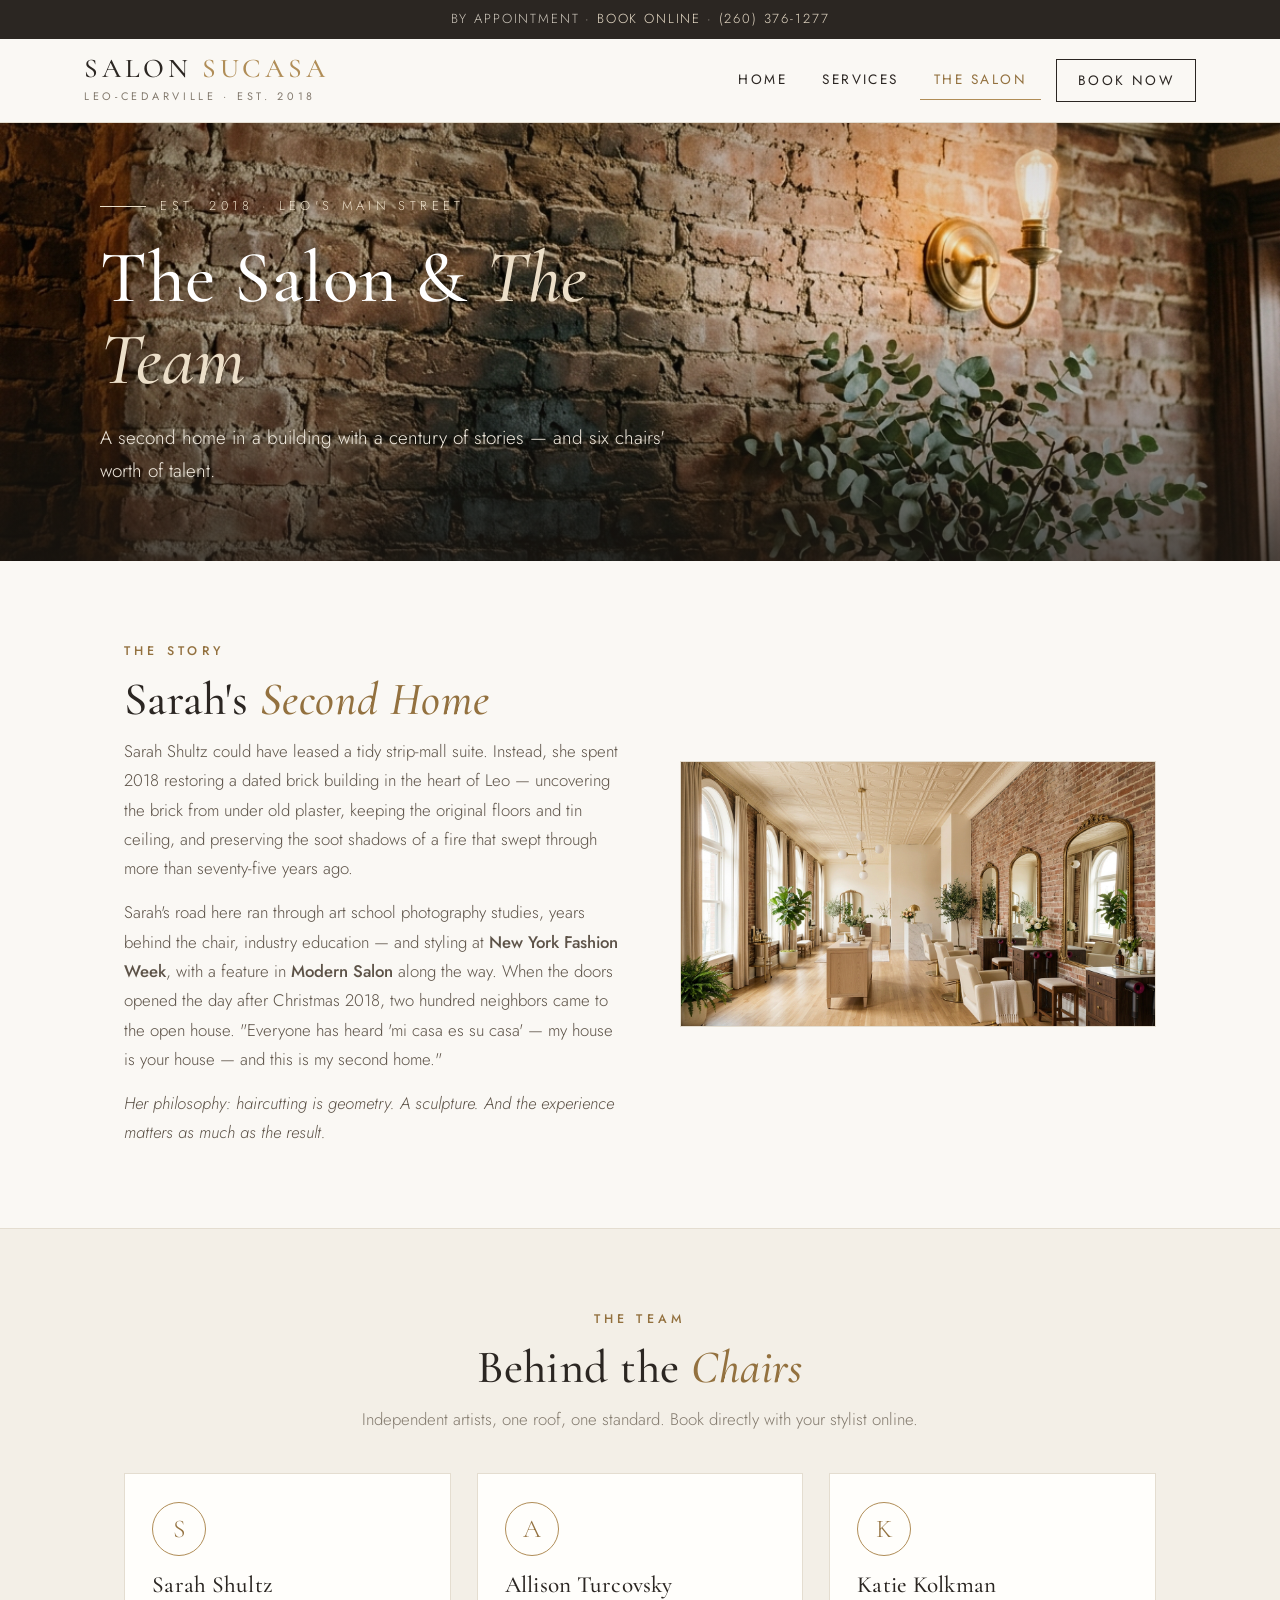
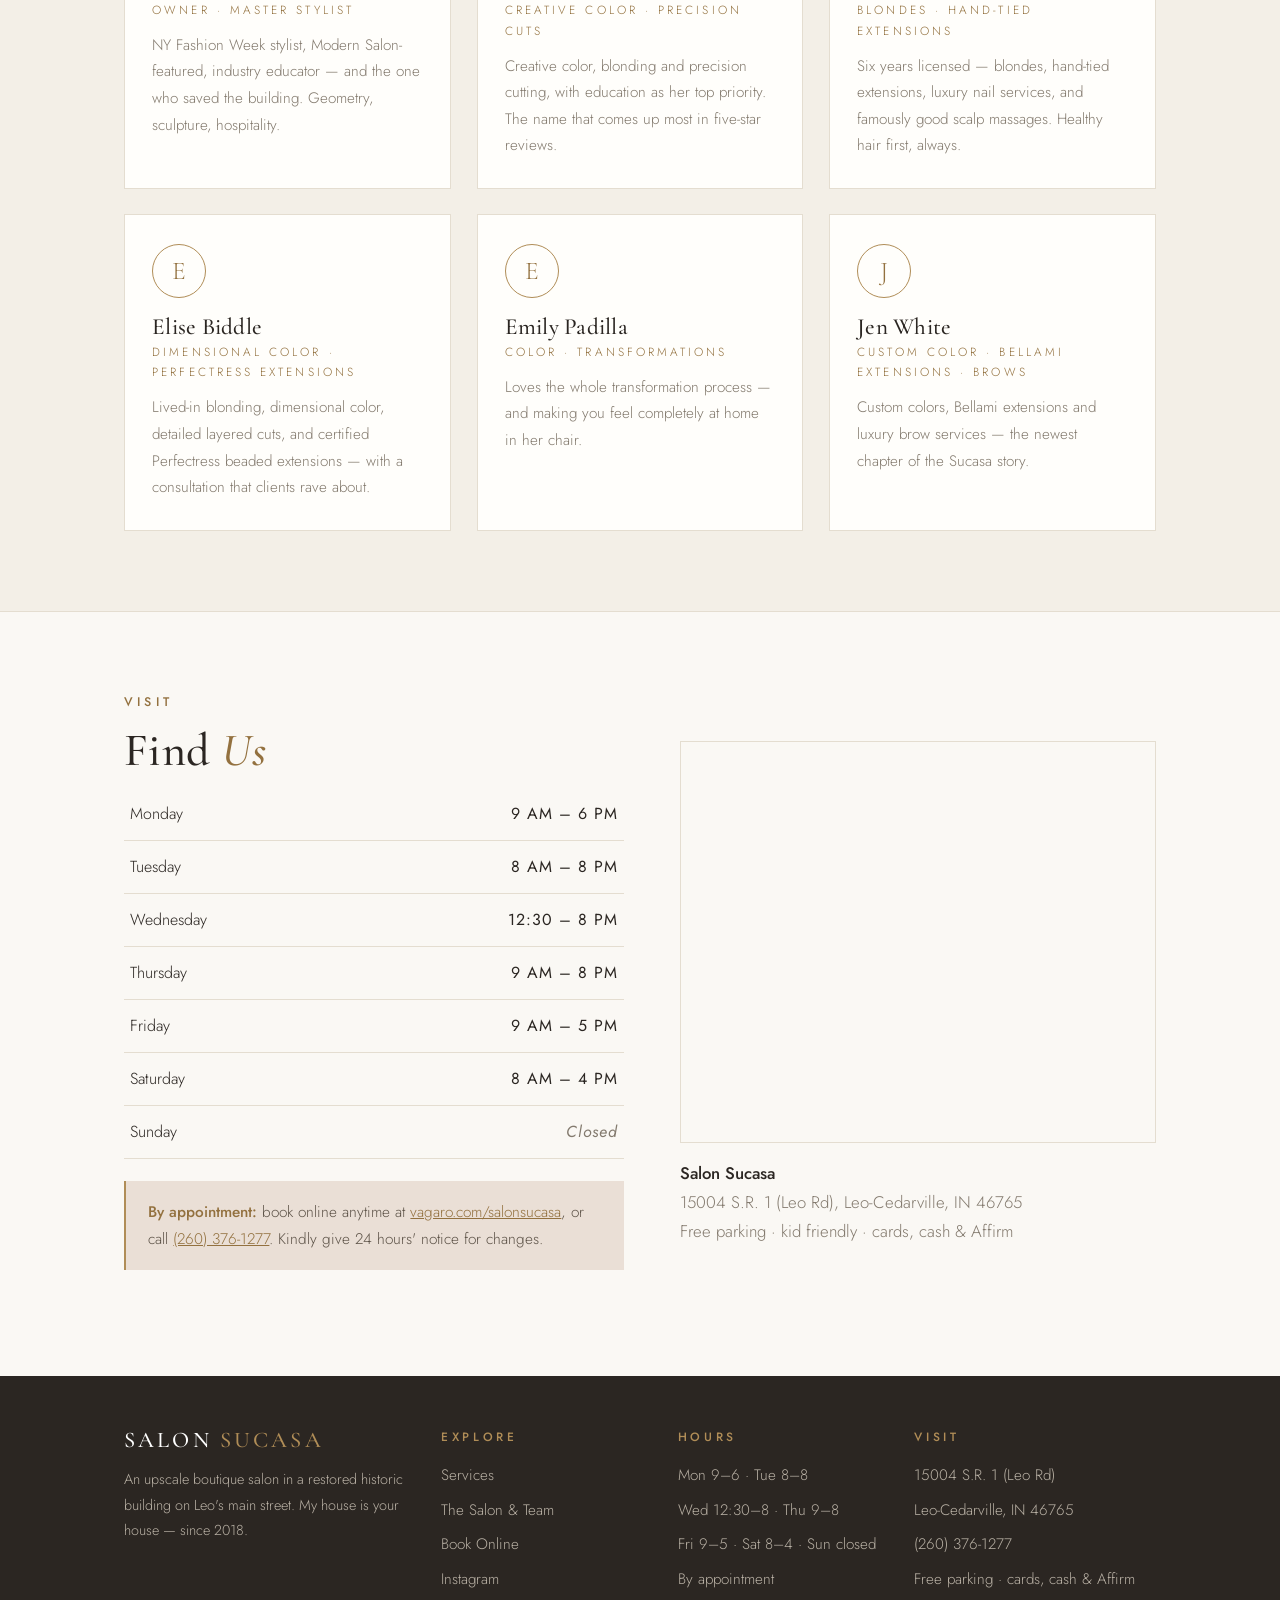
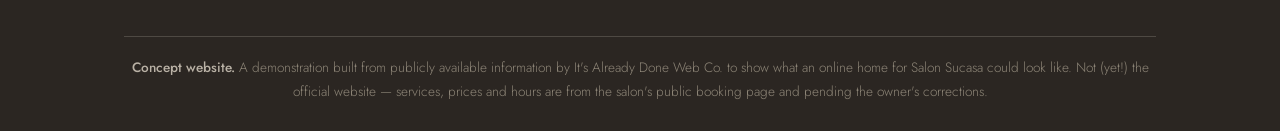
==== salon.html @ 2bee47fe "v1: Salon Sucasa concept site (spec build #5) Three-page elegant editorial salon site built from pub" ====
<!DOCTYPE html>
<html lang="en">
<head>
<meta charset="UTF-8">
<meta name="viewport" content="width=device-width, initial-scale=1.0">
<title>The Salon &amp; Team — Salon Sucasa · Leo-Cedarville, IN</title>
<meta name="description" content="The story of Salon Sucasa — a restored historic building on Leo's main street, owner Sarah Shultz's NY Fashion Week background, and the team behind the chairs.">
<link rel="icon" href="data:image/svg+xml,<svg xmlns='http://www.w3.org/2000/svg' viewBox='0 0 100 100'><rect width='100' height='100' fill='%232b2622'/><text x='50' y='68' font-family='Georgia' font-size='52' fill='%23b08d57' text-anchor='middle'>S</text><rect x='20' y='80' width='60' height='2' fill='%23b08d57'/></svg>">
<link rel="stylesheet" href="css/style.css">
</head>
<body>

<div class="topbar">By appointment · <a href="https://www.vagaro.com/salonsucasa" target="_blank" rel="noopener">Book online</a> · <a href="tel:+12603761277">(260) 376-1277</a></div>

<header class="site">
  <div class="nav-row">
    <a class="brand" href="index.html">
      <span class="brand-name">Salon <span>Sucasa</span></span>
      <span class="brand-tag">Leo-Cedarville · Est. 2018</span>
    </a>
    <nav class="main">
      <a href="index.html">Home</a>
      <a href="services.html">Services</a>
      <a href="salon.html" class="active">The Salon</a>
      <a href="https://www.vagaro.com/salonsucasa" target="_blank" rel="noopener" class="cta">Book Now</a>
    </nav>
  </div>
</header>

<section class="hero hero--page">
  <img class="hero-bg" src="assets/brick-story.png" alt="Antique brick wall with kept soot marks beneath the original tin ceiling">
  <div class="wrap hero-inner">
    <span class="label">Est. 2018 · Leo's main street</span>
    <h1>The Salon &amp; <em>The Team</em></h1>
    <p class="lede">A second home in a building with a century of stories — and six chairs' worth of talent.</p>
  </div>
</section>

<section class="block">
  <div class="wrap">
    <div class="split">
      <div>
        <p class="eyebrow">The Story</p>
        <h2>Sarah's <em>Second Home</em></h2>
        <p style="color:#5d5348">Sarah Shultz could have leased a tidy strip-mall suite. Instead, she spent 2018 restoring a dated brick building in the heart of Leo — uncovering the brick from under old plaster, keeping the original floors and tin ceiling, and preserving the soot shadows of a fire that swept through more than seventy-five years ago.</p>
        <p style="color:#5d5348; margin-top:0.9rem">Sarah's road here ran through art school photography studies, years behind the chair, industry education — and styling at <strong>New York Fashion Week</strong>, with a feature in <strong>Modern Salon</strong> along the way. When the doors opened the day after Christmas 2018, two hundred neighbors came to the open house. "Everyone has heard 'mi casa es su casa' — my house is your house — and this is my second home."</p>
        <p style="color:#5d5348; margin-top:0.9rem; font-style:italic">Her philosophy: haircutting is geometry. A sculpture. And the experience matters as much as the result.</p>
      </div>
      <div class="split-img"><img src="assets/hero-salon.png" alt="The salon interior: brick, gold mirrors and soft light"></div>
    </div>
  </div>
</section>

<section class="block block--tint">
  <div class="wrap center">
    <p class="eyebrow">The Team</p>
    <h2>Behind the <em>Chairs</em></h2>
    <p class="sub">Independent artists, one roof, one standard. Book directly with your stylist online.</p>
    <div class="team" style="text-align:left">
      <div class="stylist">
        <div class="initial">S</div>
        <h3>Sarah Shultz</h3>
        <div class="role">Owner · Master Stylist</div>
        <p>NY Fashion Week stylist, Modern Salon-featured, industry educator — and the one who saved the building. Geometry, sculpture, hospitality.</p>
      </div>
      <div class="stylist">
        <div class="initial">A</div>
        <h3>Allison Turcovsky</h3>
        <div class="role">Creative Color · Precision Cuts</div>
        <p>Creative color, blonding and precision cutting, with education as her top priority. The name that comes up most in five-star reviews.</p>
      </div>
      <div class="stylist">
        <div class="initial">K</div>
        <h3>Katie Kolkman</h3>
        <div class="role">Blondes · Hand-Tied Extensions</div>
        <p>Six years licensed — blondes, hand-tied extensions, luxury nail services, and famously good scalp massages. Healthy hair first, always.</p>
      </div>
      <div class="stylist">
        <div class="initial">E</div>
        <h3>Elise Biddle</h3>
        <div class="role">Dimensional Color · Perfectress Extensions</div>
        <p>Lived-in blonding, dimensional color, detailed layered cuts, and certified Perfectress beaded extensions — with a consultation that clients rave about.</p>
      </div>
      <div class="stylist">
        <div class="initial">E</div>
        <h3>Emily Padilla</h3>
        <div class="role">Color · Transformations</div>
        <p>Loves the whole transformation process — and making you feel completely at home in her chair.</p>
      </div>
      <div class="stylist">
        <div class="initial">J</div>
        <h3>Jen White</h3>
        <div class="role">Custom Color · Bellami Extensions · Brows</div>
        <p>Custom colors, Bellami extensions and luxury brow services — the newest chapter of the Sucasa story.</p>
      </div>
    </div>
  </div>
</section>

<section class="block">
  <div class="wrap">
    <div class="split">
      <div>
        <p class="eyebrow">Visit</p>
        <h2>Find <em>Us</em></h2>
        <table class="hours">
          <tr><td>Monday</td><td>9 AM – 6 PM</td></tr>
          <tr><td>Tuesday</td><td>8 AM – 8 PM</td></tr>
          <tr><td>Wednesday</td><td>12:30 – 8 PM</td></tr>
          <tr><td>Thursday</td><td>9 AM – 8 PM</td></tr>
          <tr><td>Friday</td><td>9 AM – 5 PM</td></tr>
          <tr><td>Saturday</td><td>8 AM – 4 PM</td></tr>
          <tr class="closed"><td>Sunday</td><td>Closed</td></tr>
        </table>
        <div class="note-box" style="margin-top:1.4rem">
          <strong>By appointment:</strong> book online anytime at <a href="https://www.vagaro.com/salonsucasa" target="_blank" rel="noopener">vagaro.com/salonsucasa</a>, or call <a href="tel:+12603761277">(260) 376-1277</a>. Kindly give 24 hours' notice for changes.
        </div>
      </div>
      <div>
        <div class="map-frame">
          <iframe title="Map to Salon Sucasa, 15004 SR 1, Leo-Cedarville" src="https://www.google.com/maps?q=Salon+Sucasa%2C+15004+IN-1%2C+Leo-Cedarville%2C+IN+46765&amp;output=embed" loading="lazy" referrerpolicy="no-referrer-when-downgrade"></iframe>
        </div>
        <p style="margin-top:1rem; color:var(--muted)">
          <strong style="color:var(--ink)">Salon Sucasa</strong><br>
          15004 S.R. 1 (Leo Rd), Leo-Cedarville, IN 46765<br>
          Free parking · kid friendly · cards, cash &amp; Affirm
        </p>
      </div>
    </div>
  </div>
</section>

<footer class="site">
  <div class="wrap">
    <div class="cols">
      <div>
        <span class="brand-name" style="font-size:1.4rem">Salon <span style="color:var(--brass)">Sucasa</span></span>
        <p class="small">An upscale boutique salon in a restored historic building on Leo's main street. My house is your house — since 2018.</p>
      </div>
      <div>
        <h4>Explore</h4>
        <ul>
          <li><a href="services.html">Services</a></li>
          <li><a href="salon.html">The Salon &amp; Team</a></li>
          <li><a href="https://www.vagaro.com/salonsucasa" target="_blank" rel="noopener">Book Online</a></li>
          <li><a href="https://www.instagram.com/salon.sucasa/" target="_blank" rel="noopener">Instagram</a></li>
        </ul>
      </div>
      <div>
        <h4>Hours</h4>
        <ul>
          <li>Mon 9–6 · Tue 8–8</li>
          <li>Wed 12:30–8 · Thu 9–8</li>
          <li>Fri 9–5 · Sat 8–4 · Sun closed</li>
          <li>By appointment</li>
        </ul>
      </div>
      <div>
        <h4>Visit</h4>
        <ul>
          <li>15004 S.R. 1 (Leo Rd)</li>
          <li>Leo-Cedarville, IN 46765</li>
          <li><a href="tel:+12603761277">(260) 376-1277</a></li>
          <li>Free parking · cards, cash &amp; Affirm</li>
        </ul>
      </div>
    </div>
    <div class="footnote">
      <strong>Concept website.</strong> A demonstration built from publicly available information by It's Already Done Web Co. to show what an online home for Salon Sucasa could look like. Not (yet!) the official website — services, prices and hours are from the salon's public booking page and pending the owner's corrections.
    </div>
  </div>
</footer>

</body>
</html>
---- css/style.css ----
/* ============================================================
   Salon Sucasa — elegant editorial
   Ivory · ink · warm taupe · brass — hairline rules, air,
   letterspaced caps labels. "My house is your house."
   ============================================================ */

@import url('https://fonts.googleapis.com/css2?family=Cormorant+Garamond:ital,wght@0,400;0,500;0,600;1,400;1,500&family=Jost:ital,wght@0,300;0,400;0,500;1,300&display=swap');

:root {
  --ivory: #faf8f4;
  --ivory-2: #f3efe7;
  --panel: #fffefb;
  --line: #e4ddd0;
  --ink: #2b2622;
  --muted: #837a6e;
  --brass: #b08d57;
  --brass-deep: #93713f;
  --blush: #eadfd6;
  --radius: 2px;
}

* { margin: 0; padding: 0; box-sizing: border-box; }
html { scroll-behavior: smooth; }

body {
  overflow-x: hidden;
  background: var(--ivory);
  color: var(--ink);
  font-family: 'Jost', system-ui, sans-serif;
  font-weight: 300;
  font-size: 1.05rem;
  line-height: 1.75;
}

img { max-width: 100%; display: block; }
::selection { background: var(--brass); color: #fff; }

h1, h2, h3 { font-family: 'Cormorant Garamond', Georgia, serif; font-weight: 500; line-height: 1.12; letter-spacing: 0.01em; }
strong { font-weight: 500; }

.wrap { max-width: 1080px; margin: 0 auto; padding: 0 1.5rem; }
a { color: var(--brass-deep); }

/* ---------- hairline rule ---------- */
.rule { height: 1px; background: var(--line); }

/* ---------- topbar & header ---------- */
.topbar {
  background: var(--ink);
  color: #cfc8bd;
  font-size: 0.82rem;
  letter-spacing: 0.14em;
  text-transform: uppercase;
  text-align: center;
  padding: 0.5rem 1rem;
}
.topbar a { color: #e8dcc8; text-decoration: none; }
.topbar a:hover { color: #fff; }

header.site {
  background: rgba(250, 248, 244, 0.94);
  backdrop-filter: blur(10px);
  border-bottom: 1px solid var(--line);
  position: sticky; top: 0; z-index: 50;
}
.nav-row {
  display: flex; align-items: center; justify-content: space-between;
  gap: 1rem; padding: 1rem 1.5rem; max-width: 1160px; margin: 0 auto; flex-wrap: wrap;
}
.brand { text-decoration: none; display: flex; flex-direction: column; }
.brand-name {
  font-family: 'Cormorant Garamond', serif; font-weight: 500;
  font-size: 1.7rem; color: var(--ink); letter-spacing: 0.14em; text-transform: uppercase; line-height: 1;
}
.brand-name span { color: var(--brass); }
.brand-tag {
  font-size: 0.68rem; font-weight: 400; letter-spacing: 0.34em;
  text-transform: uppercase; color: var(--muted); margin-top: 0.3rem;
}
nav.main { display: flex; align-items: center; gap: 0.4rem; flex-wrap: wrap; }
nav.main a {
  text-decoration: none; color: var(--ink); font-size: 0.85rem; font-weight: 400;
  letter-spacing: 0.18em; text-transform: uppercase;
  padding: 0.45rem 0.9rem; border-bottom: 1px solid transparent; transition: color 0.15s, border-color 0.15s;
}
nav.main a:hover { color: var(--brass-deep); }
nav.main a.active { border-bottom-color: var(--brass); color: var(--brass-deep); }
nav.main a.cta {
  border: 1px solid var(--ink); border-radius: 0; margin-left: 0.5rem;
  padding: 0.55rem 1.3rem;
}
nav.main a.cta:hover { background: var(--ink); color: var(--ivory); border-color: var(--ink); }

/* ---------- hero ---------- */
.hero {
  position: relative; min-height: 78vh;
  display: flex; align-items: flex-end;
  isolation: isolate; overflow: hidden;
  color: #fff;
}
.hero-bg { position: absolute; inset: 0; width: 100%; height: 100%; object-fit: cover; z-index: -2; }
.hero::after {
  content: ""; position: absolute; inset: 0; z-index: -1;
  background: linear-gradient(180deg, rgba(35,28,22,0.18) 0%, rgba(35,28,22,0.04) 40%, rgba(30,24,19,0.72) 100%);
}
.hero-inner { padding: 5.5rem 0 3.6rem; width: 100%; }
.hero .label {
  display: inline-flex; align-items: center; gap: 0.9rem;
  font-size: 0.8rem; letter-spacing: 0.34em; text-transform: uppercase;
  color: #ecdfc9; margin-bottom: 1.2rem;
}
.hero .label::before { content: ""; width: 46px; height: 1px; background: #ecdfc9; }
.hero h1 {
  font-size: clamp(2.6rem, 6vw, 4.6rem); font-weight: 500;
  color: #fff; max-width: 18ch;
  text-shadow: 0 3px 26px rgba(0,0,0,0.4);
}
.hero h1 em { font-style: italic; color: #ecdfc9; }
.hero p.lede {
  max-width: 52ch; margin: 1.2rem 0 2rem;
  font-size: clamp(1.02rem, 1.6vw, 1.18rem); font-weight: 300;
  color: #f0e9de;
}
.hero .btns { display: flex; gap: 1rem; flex-wrap: wrap; }
.hero--page { min-height: 46vh; }
.hero--page .hero-inner { padding: 4rem 0 2.6rem; }

/* ---------- buttons ---------- */
.btn {
  display: inline-block; text-decoration: none;
  font-size: 0.85rem; font-weight: 400; letter-spacing: 0.22em; text-transform: uppercase;
  padding: 0.85rem 2rem; border-radius: 0;
  transition: background 0.15s, color 0.15s, border-color 0.15s;
}
.btn-ink { background: var(--ink); color: var(--ivory); border: 1px solid var(--ink); }
.btn-ink:hover { background: transparent; color: var(--ink); }
.hero .btn-ink:hover { color: #fff; border-color: #fff; }
.btn-brass { background: var(--brass); color: #fff; border: 1px solid var(--brass); }
.btn-brass:hover { background: var(--brass-deep); border-color: var(--brass-deep); }
.btn-line { border: 1px solid rgba(255,255,255,0.8); color: #fff; }
.btn-line:hover { background: rgba(255,255,255,0.14); }
.btn-line-dark { border: 1px solid var(--ink); color: var(--ink); }
.btn-line-dark:hover { background: var(--ink); color: var(--ivory); }

/* ---------- info strip ---------- */
.info-strip { background: var(--panel); border-bottom: 1px solid var(--line); }
.info-strip .wrap {
  display: grid; grid-template-columns: repeat(auto-fit, minmax(230px, 1fr));
  gap: 0.5rem 2rem; padding: 1.2rem 1.5rem;
}
.info-strip .cell { text-align: center; font-size: 0.95rem; }
.info-strip .cell strong {
  display: block; font-size: 0.72rem; letter-spacing: 0.28em; text-transform: uppercase;
  color: var(--brass-deep); margin-bottom: 0.15rem; font-weight: 500;
}
.info-strip a { color: var(--ink); text-decoration: none; }
.info-strip a:hover { color: var(--brass-deep); }

/* ---------- sections ---------- */
section.block { padding: 5rem 0; }
section.block--tint { background: var(--ivory-2); border-top: 1px solid var(--line); border-bottom: 1px solid var(--line); }
section.block--white { background: var(--panel); }
.eyebrow {
  font-size: 0.78rem; font-weight: 500; letter-spacing: 0.34em;
  text-transform: uppercase; color: var(--brass-deep); margin-bottom: 0.7rem;
}
.block h2 { font-size: clamp(2rem, 4vw, 2.9rem); margin-bottom: 0.7rem; }
.block h2 em { font-style: italic; color: var(--brass-deep); }
.block .sub { color: var(--muted); max-width: 60ch; margin-bottom: 2.4rem; font-size: 1.05rem; }
.center { text-align: center; }
.center .sub { margin-left: auto; margin-right: auto; }

/* ---------- cards ---------- */
.grid { display: grid; gap: 1.8rem; }
.grid-3 { grid-template-columns: repeat(auto-fit, minmax(260px, 1fr)); }
.grid-2 { grid-template-columns: repeat(auto-fit, minmax(300px, 1fr)); }
.card {
  background: var(--panel); border: 1px solid var(--line);
  overflow: hidden; display: flex; flex-direction: column;
  transition: transform 0.2s, box-shadow 0.2s;
}
.card:hover { transform: translateY(-4px); box-shadow: 0 20px 40px rgba(43,38,34,0.1); }
.card img { height: 250px; width: 100%; object-fit: cover; }
.card .pad { padding: 1.5rem 1.6rem 1.7rem; flex: 1; }
.card h3 { font-size: 1.5rem; margin-bottom: 0.4rem; }
.card p { color: var(--muted); font-size: 0.96rem; }
.card .from { display: block; margin-top: 0.7rem; font-size: 0.8rem; letter-spacing: 0.2em; text-transform: uppercase; color: var(--brass-deep); }

/* ---------- split ---------- */
.split { display: grid; grid-template-columns: 1.05fr 1fr; gap: 3.5rem; align-items: center; }
.split.rev { grid-template-columns: 1fr 1.05fr; }
.split-img { overflow: hidden; border: 1px solid var(--line); }
.split-img img { width: 100%; height: 100%; object-fit: cover; }
@media (max-width: 840px) { .split, .split.rev { grid-template-columns: 1fr; gap: 2rem; } }

/* ---------- service menus ---------- */
.menu-col {
  background: var(--panel); border: 1px solid var(--line);
  padding: clamp(1.6rem, 3.5vw, 2.6rem);
}
.menu-col h3 {
  font-size: 1.7rem; margin-bottom: 1.1rem;
  padding-bottom: 0.7rem; border-bottom: 1px solid var(--line);
}
.svc {
  display: grid; grid-template-columns: 1fr auto; gap: 0 1rem;
  align-items: baseline; padding: 0.5rem 0;
}
.svc .n { font-size: 1rem; }
.svc .p { font-family: 'Cormorant Garamond', serif; font-size: 1.2rem; font-weight: 600; color: var(--brass-deep); white-space: nowrap; }
.svc .d { grid-column: 1 / -1; color: var(--muted); font-size: 0.88rem; font-style: italic; }
.menus { display: grid; grid-template-columns: 1fr 1fr; gap: 1.8rem; align-items: start; }
@media (max-width: 800px) { .menus { grid-template-columns: 1fr; } }

/* ---------- team ---------- */
.team { display: grid; grid-template-columns: repeat(auto-fit, minmax(280px, 1fr)); gap: 1.6rem; }
.stylist {
  background: var(--panel); border: 1px solid var(--line);
  padding: 1.8rem 1.7rem;
}
.stylist .initial {
  width: 54px; height: 54px; border-radius: 50%;
  border: 1px solid var(--brass); color: var(--brass-deep);
  display: grid; place-items: center;
  font-family: 'Cormorant Garamond', serif; font-size: 1.6rem;
  margin-bottom: 1rem;
}
.stylist h3 { font-size: 1.45rem; margin-bottom: 0.1rem; }
.stylist .role { font-size: 0.74rem; letter-spacing: 0.26em; text-transform: uppercase; color: var(--brass-deep); margin-bottom: 0.7rem; }
.stylist p { color: var(--muted); font-size: 0.95rem; }

/* ---------- reviews ---------- */
.review { text-align: center; padding: 1.5rem 1.6rem; }
.review p {
  font-family: 'Cormorant Garamond', serif; font-style: italic;
  font-size: 1.3rem; line-height: 1.5; color: var(--ink); margin-bottom: 0.9rem;
}
.review .who { font-size: 0.76rem; letter-spacing: 0.28em; text-transform: uppercase; color: var(--muted); }
.review .stars { color: var(--brass); letter-spacing: 0.3em; margin-bottom: 0.7rem; }

/* ---------- hours & map ---------- */
table.hours { width: 100%; border-collapse: collapse; }
table.hours td { padding: 0.75rem 0.4rem; border-bottom: 1px solid var(--line); font-size: 1rem; }
table.hours td:last-child { text-align: right; font-weight: 400; letter-spacing: 0.06em; }
table.hours tr.closed td:last-child { color: var(--muted); font-style: italic; }

.map-frame { overflow: hidden; border: 1px solid var(--line); }
.map-frame iframe { display: block; width: 100%; height: 400px; border: 0; }

.note-box {
  background: var(--blush); border-left: 2px solid var(--brass);
  padding: 1.1rem 1.4rem; font-size: 0.96rem; margin: 1.6rem 0; color: #5d5348;
}
.note-box strong { color: var(--brass-deep); }

/* ---------- banner ---------- */
.banner {
  position: relative; isolation: isolate; overflow: hidden; color: #fff;
}
.banner img.bg { position: absolute; inset: 0; width: 100%; height: 100%; object-fit: cover; z-index: -2; }
.banner::after {
  content: ""; position: absolute; inset: 0; z-index: -1;
  background: linear-gradient(90deg, rgba(35,28,22,0.86) 0%, rgba(35,28,22,0.5) 60%, rgba(35,28,22,0.25) 100%);
}
.banner .pad { padding: 3.6rem 2.8rem; max-width: 60%; }
.banner h2 { color: #fff; font-size: clamp(1.9rem, 3.2vw, 2.6rem); margin-bottom: 0.8rem; }
.banner h2 em { font-style: italic; color: #ecdfc9; }
.banner p { color: #e8e0d4; margin-bottom: 1.6rem; }
@media (max-width: 720px) { .banner .pad { max-width: 100%; padding: 2.4rem 1.6rem; } }

/* ---------- footer ---------- */
footer.site { background: var(--ink); color: #b9b1a5; }
footer.site .cols {
  display: grid; grid-template-columns: 1.4fr 1fr 1fr 1.2fr;
  gap: 2.2rem; padding: 3.2rem 0 2.2rem;
}
@media (max-width: 860px) { footer.site .cols { grid-template-columns: 1fr 1fr; } }
@media (max-width: 540px) { footer.site .cols { grid-template-columns: 1fr; } }
footer.site h4 {
  font-size: 0.75rem; letter-spacing: 0.3em; text-transform: uppercase;
  color: var(--brass); margin-bottom: 0.9rem; font-weight: 500; font-family: 'Jost', sans-serif;
}
footer.site a { color: #b9b1a5; text-decoration: none; }
footer.site a:hover { color: #fff; }
footer.site ul { list-style: none; }
footer.site li { margin-bottom: 0.5rem; font-size: 0.95rem; }
footer.site .brand-name { color: #fff; }
footer.site p.small { font-size: 0.9rem; margin-top: 0.7rem; }
.footnote {
  border-top: 1px solid rgba(185,177,165,0.25);
  padding: 1.2rem 0 1.7rem; font-size: 0.85rem; color: #8d8577; text-align: center;
}
.footnote strong { color: #b9b1a5; }

@media (max-width: 640px) {
  .hero { min-height: 62vh; }
  nav.main { justify-content: center; width: 100%; }
  .nav-row { justify-content: center; }
}
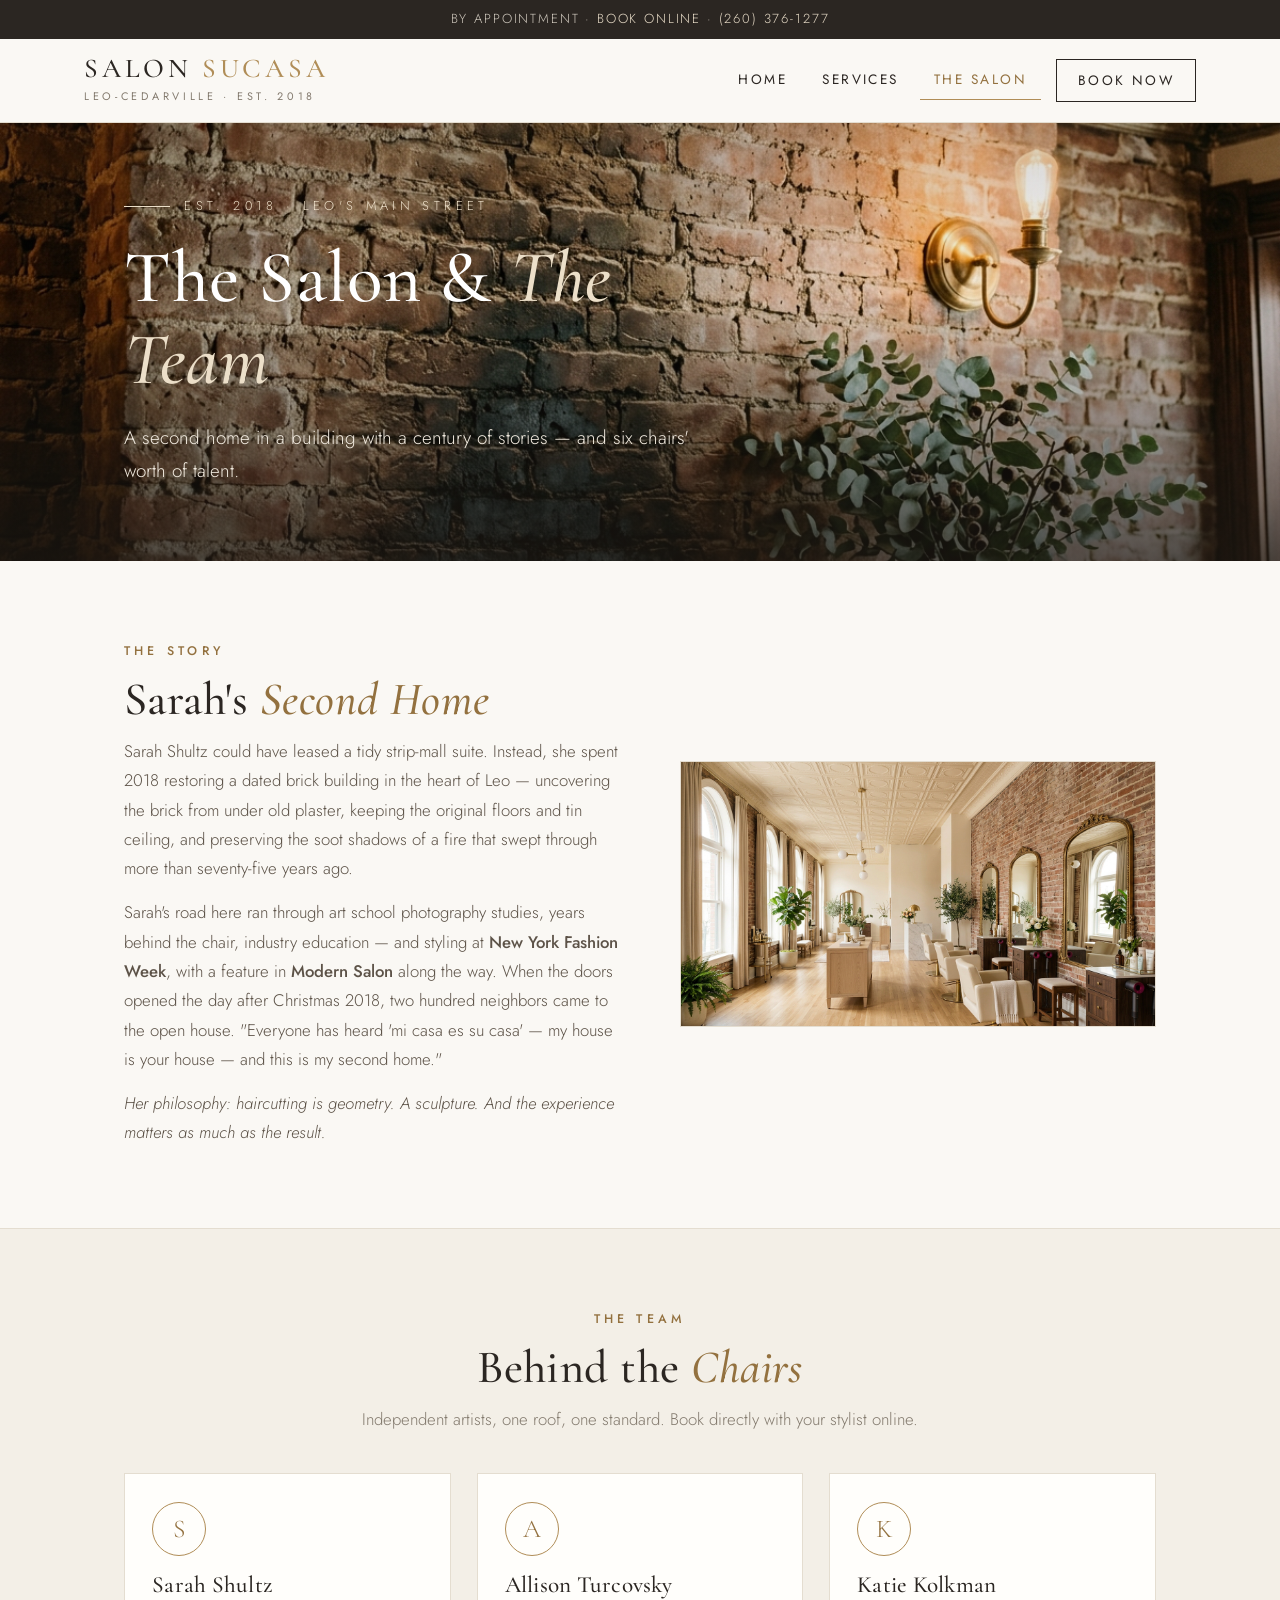
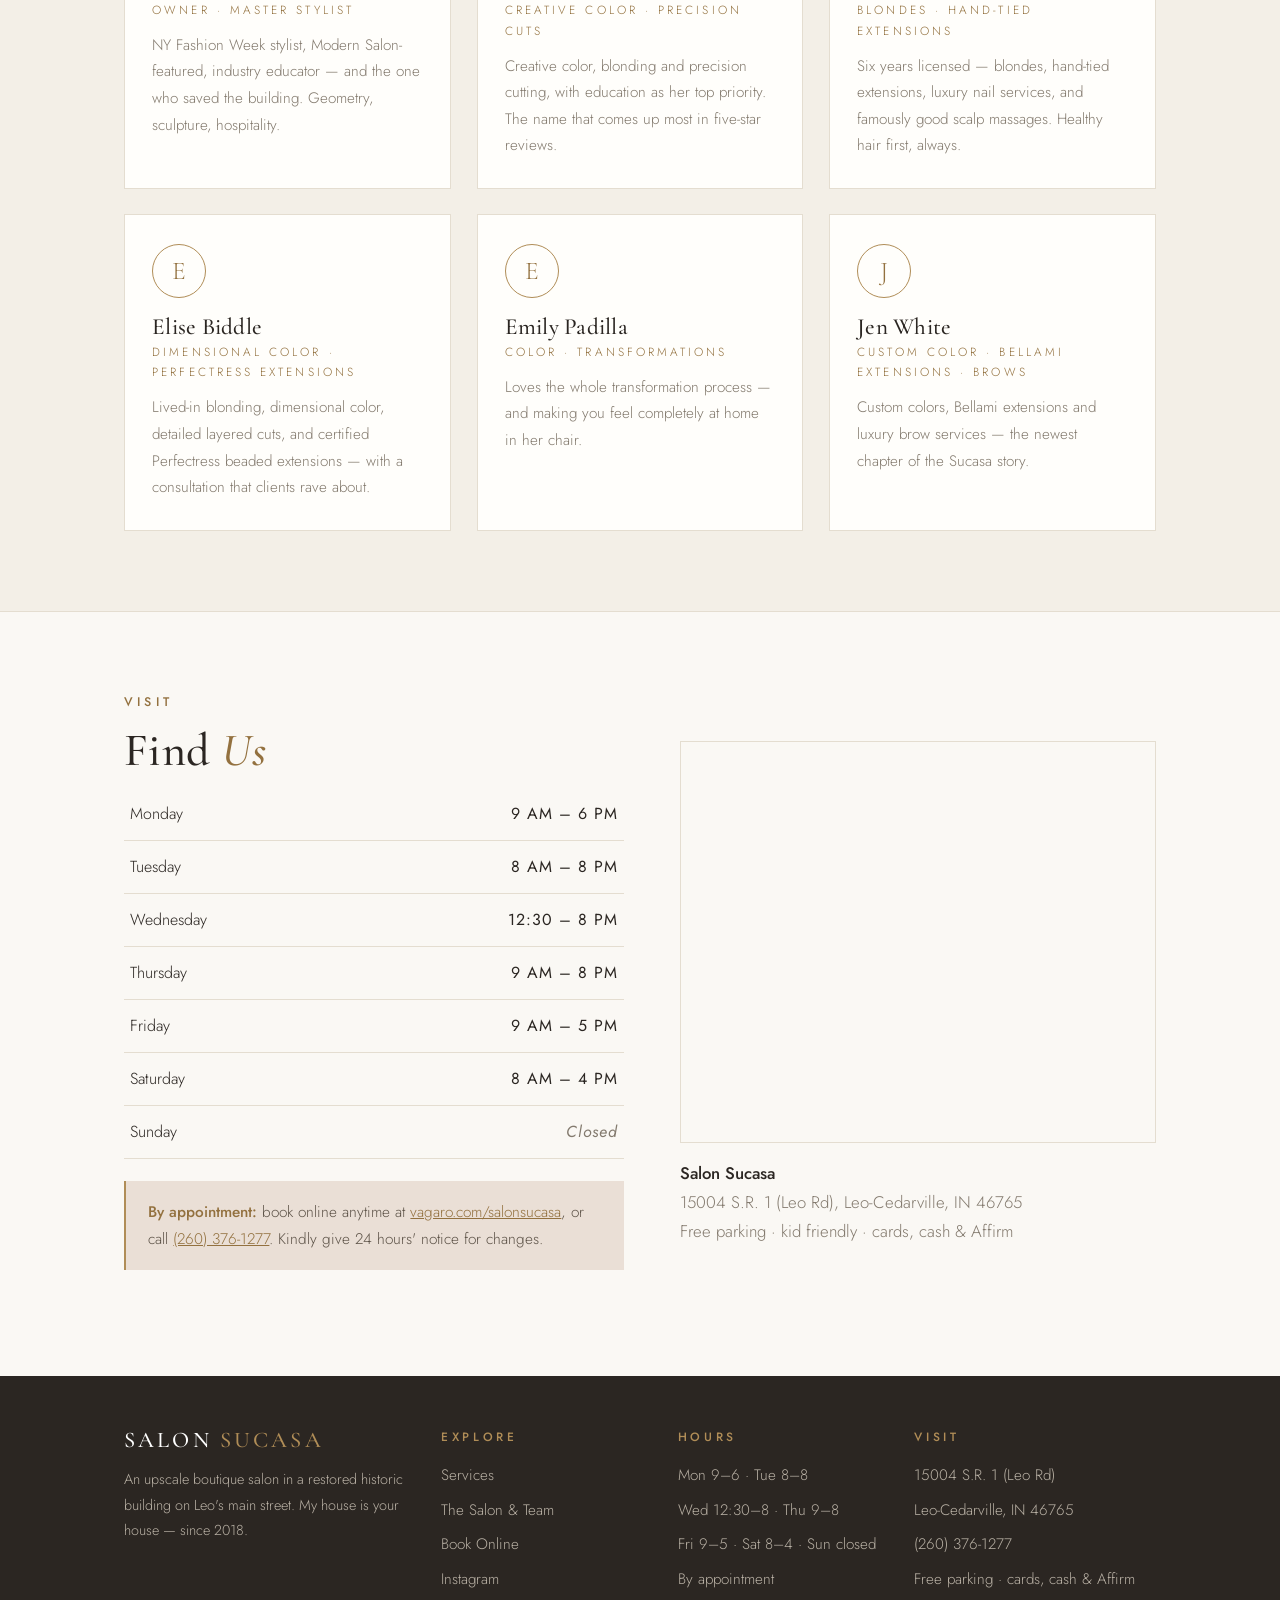
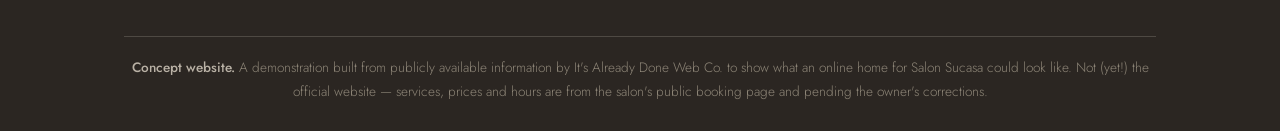
==== commit 6d05a908: "Add privacy-friendly analytics (GoatCounter, no cookies, host+path only) Co-Authored-By: Claude Fabl" ====
--- a/salon.html
+++ b/salon.html
@@ -171,5 +171,10 @@
   </div>
 </footer>
 
+<script>
+  // Privacy-friendly analytics (GoatCounter) - no cookies, records host+path only
+  window.goatcounter = { path: function(p) { return location.host + p; } };
+</script>
+<script data-goatcounter="https://alreadydone.goatcounter.com/count" async src="//gc.zgo.at/count.js"></script>
 </body>
 </html>
--- a/css/style.css
+++ b/css/style.css
@@ -103,7 +103,7 @@
   content: ""; position: absolute; inset: 0; z-index: -1;
   background: linear-gradient(180deg, rgba(35,28,22,0.18) 0%, rgba(35,28,22,0.04) 40%, rgba(30,24,19,0.72) 100%);
 }
-.hero-inner { padding: 5.5rem 0 3.6rem; width: 100%; }
+.hero-inner { padding-top: 5.5rem; padding-bottom: 3.6rem; width: 100%; }
 .hero .label {
   display: inline-flex; align-items: center; gap: 0.9rem;
   font-size: 0.8rem; letter-spacing: 0.34em; text-transform: uppercase;
@@ -123,7 +123,7 @@
 }
 .hero .btns { display: flex; gap: 1rem; flex-wrap: wrap; }
 .hero--page { min-height: 46vh; }
-.hero--page .hero-inner { padding: 4rem 0 2.6rem; }
+.hero--page .hero-inner { padding-top: 4rem; padding-bottom: 2.6rem; }
 
 /* ---------- buttons ---------- */
 .btn {
